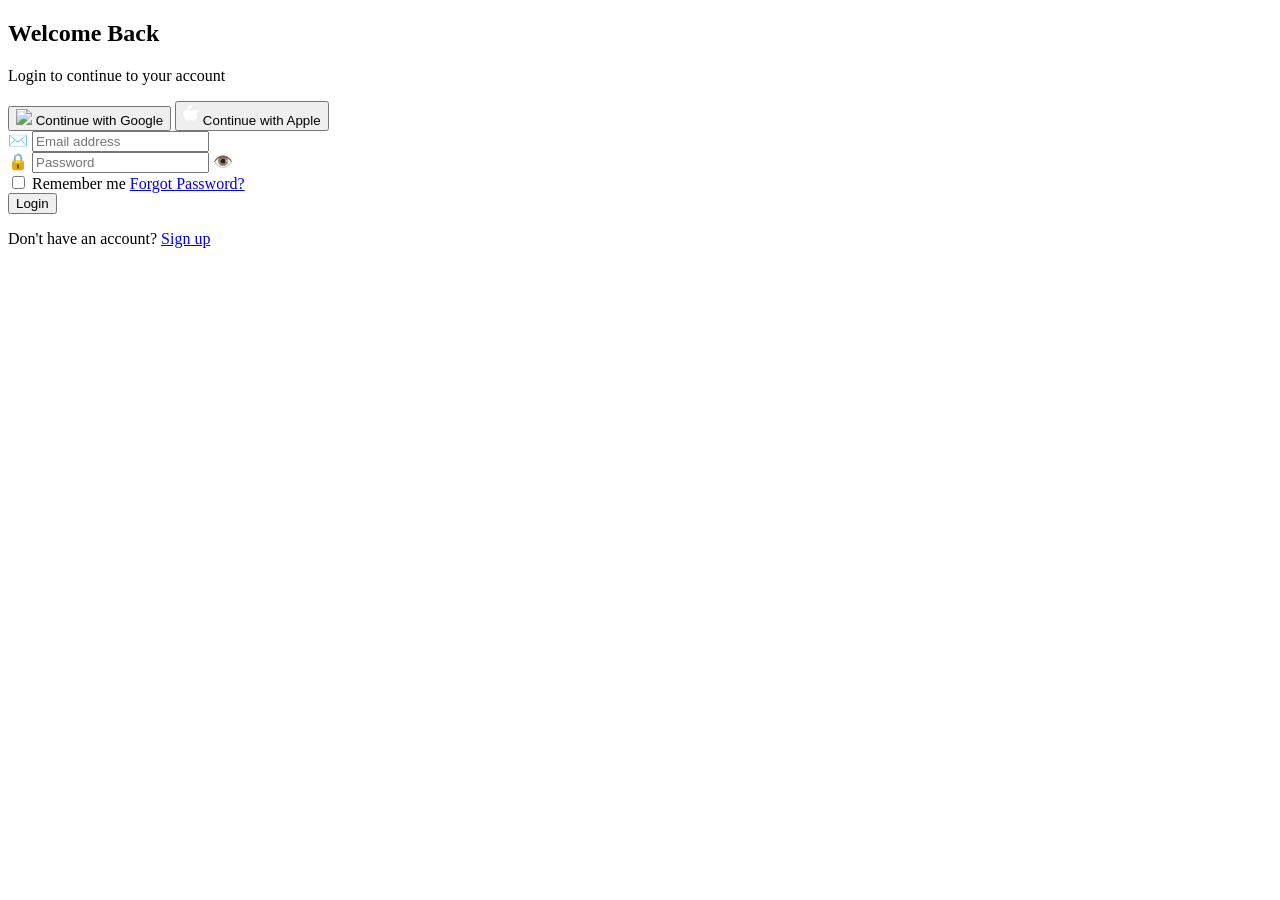
==== index.html @ 94de9caf "new index.html file created to replace login.html" ====
<!DOCTYPE html>
<html>
  <head>
  <title>loginpage</title>
  </head>

  <body>
    <div class="login-card">
      <h2>Welcome Back</h2>
        <p class="subtitle">Login to continue to your account</p>

      <div class="social-row">
        <button class="social google">
         <img src="https://www.svgrepo.com/show/475656/google-color.svg" width="20">
         Continue with Google
        </button>
        <button class="social apple">
          <svg viewBox="0 0 384 512" width="16" fill="white"><path d="M318.7 268.7c-.2-36.7 16.4-64.4 50-84.8-18.8-26.9-47.2-41.7-84.7-44.6-35.5-2.8-74.3 20.7-88.5 20.7-15 0-49.4-19.7-76.4-19.7C59.3 141.2 0 184.8 0 241.2c0 26.2 10.5 54.1 32.8 89.2 22.2 35 40.8 73.8 70.2 72.2 27-1.4 37.4-17.3 78.7-17.3 40.6 0 48.4 17.3 76.2 16.9 28.7-.4 47-26.4 64.4-61.3 18.2-27.3 25.8-54.6 26.2-55.9-1.4-.9-50.1-19.2-50.8-76.2zM187.2 94c17.8-22 28.4-52.3 25.3-82.3-24.6 1-54.4 16.5-71.9 36.7-16 19.1-29.2 49.1-25.6 78 27.1 2.1 54.8-13.7 72.2-32.4z"/></svg>
          Continue with Apple
        </button>
      </div>

       <div class="input-group">
         <span class="icon">✉️</span>
         <input type="email" placeholder="Email address">
       </div>

       <div class="input-group">
          <span class="icon">🔒</span>
         <input type="password" placeholder="Password" id="pass">
         <span class="eye" onclick="pass.type = pass.type==='password'?'text':'password'">👁️</span>
       </div>

       <div class="row">
         <label><input type="checkbox"> Remember me</label>
         <a href="#">Forgot Password?</a>
       </div>

       <button class="login-btn">Login</button>

      <p class="bottom">Don't have an account? <a href="#">Sign up</a></p>
    </div>
  </body>
</html>
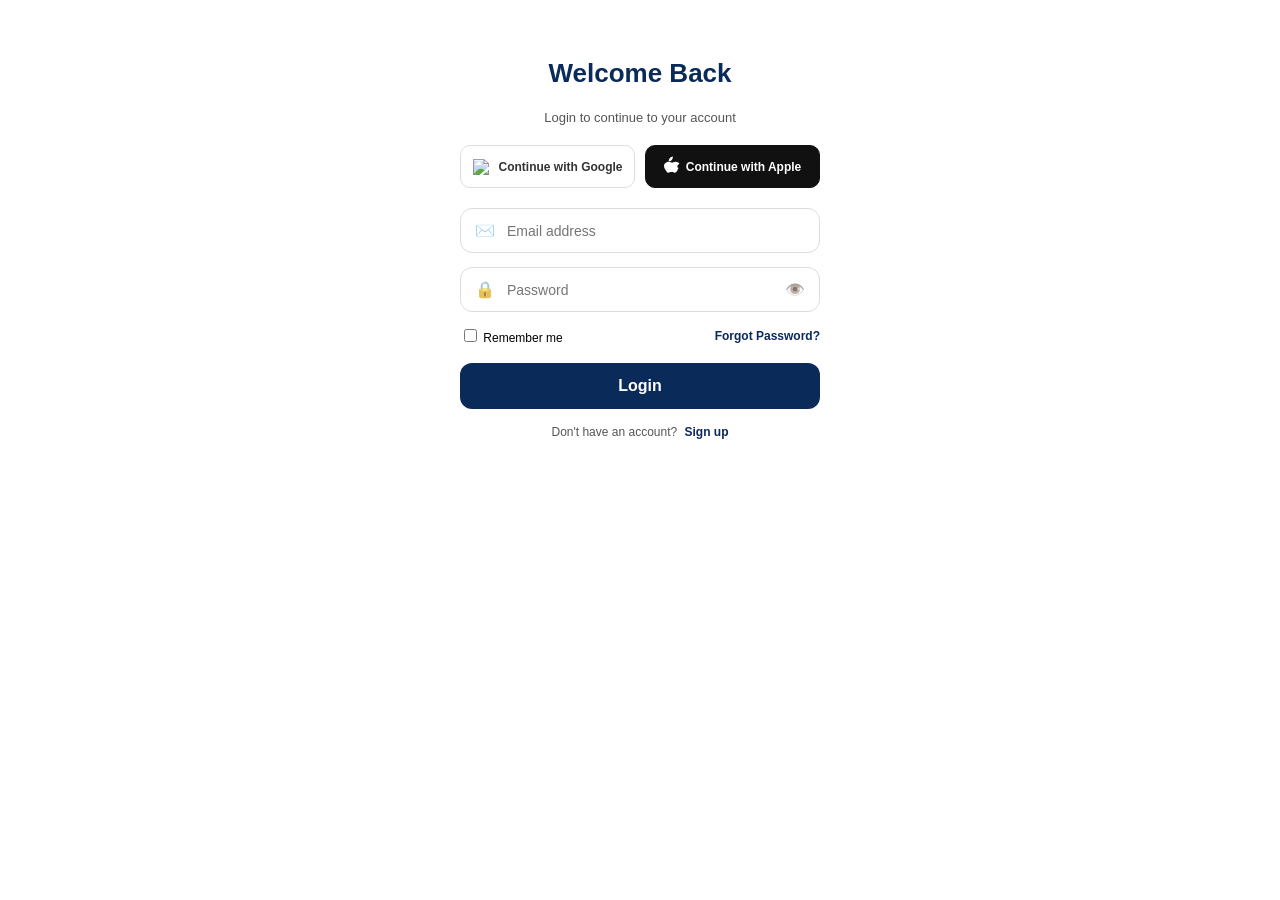
==== commit 6f8ce593: "addition of css file to the html file" ====
--- a/index.html
+++ b/index.html
@@ -2,6 +2,7 @@
 <html>
   <head>
   <title>loginpage</title>
+  <link rel="stylesheet" href="style.css">
   </head>
 
   <body>
--- a/style.css
+++ b/style.css
@@ -0,0 +1,46 @@
+.login-card{
+  max-width:360px;margin:0 auto;
+  background:white;
+  padding:28px 20px;
+  border-radius:28px 28px 0 0;
+  font-family:Inter,sans-serif;
+}
+.login-card h2{text-align:center;color:#0A2A5A;font-size:26px;font-weight:700;}
+.subtitle{text-align:center;color:#555;font-size:13px;margin:6px 0 20px;}
+
+.social-row{display:flex;gap:10px;margin-bottom:20px;}
+.social{
+  flex:1;padding:10px;border-radius:10px;
+  border:1px solid #ddd;font-size:12px;font-weight:600;
+  display:flex;align-items:center;justify-content:center;gap:6px;
+  cursor:pointer;
+}
+.social.google{background:white;color:#333;}
+.social.apple{background:#111;color:white;border-color:#111;}
+
+.input-group{
+  display:flex;align-items:center;
+  border:1px solid #ddd;border-radius:12px;
+  padding:12px 14px;margin-bottom:14px;
+  gap:10px;
+}
+.input-group input{border:none;outline:none;flex:1;font-size:14px;}
+.icon{opacity:.7}
+.eye{cursor:pointer;opacity:.6}
+
+.row{
+  display:flex;justify-content:space-between;
+  align-items:center;font-size:12px;
+  margin:4px 0 18px;
+}
+.row a{color:#0A2A5A;text-decoration:none;font-weight:600;}
+
+.login-btn{
+  width:100%;padding:14px;
+  background:#0A2A5A;color:white;
+  border:none;border-radius:12px;
+  font-size:16px;font-weight:700;
+  cursor:pointer;
+}
+.bottom{text-align:center;font-size:12px;margin-top:16px;color:#555;}
+.bottom a{color:#0A2A5A;font-weight:700;text-decoration:none;margin-left:4px;}
